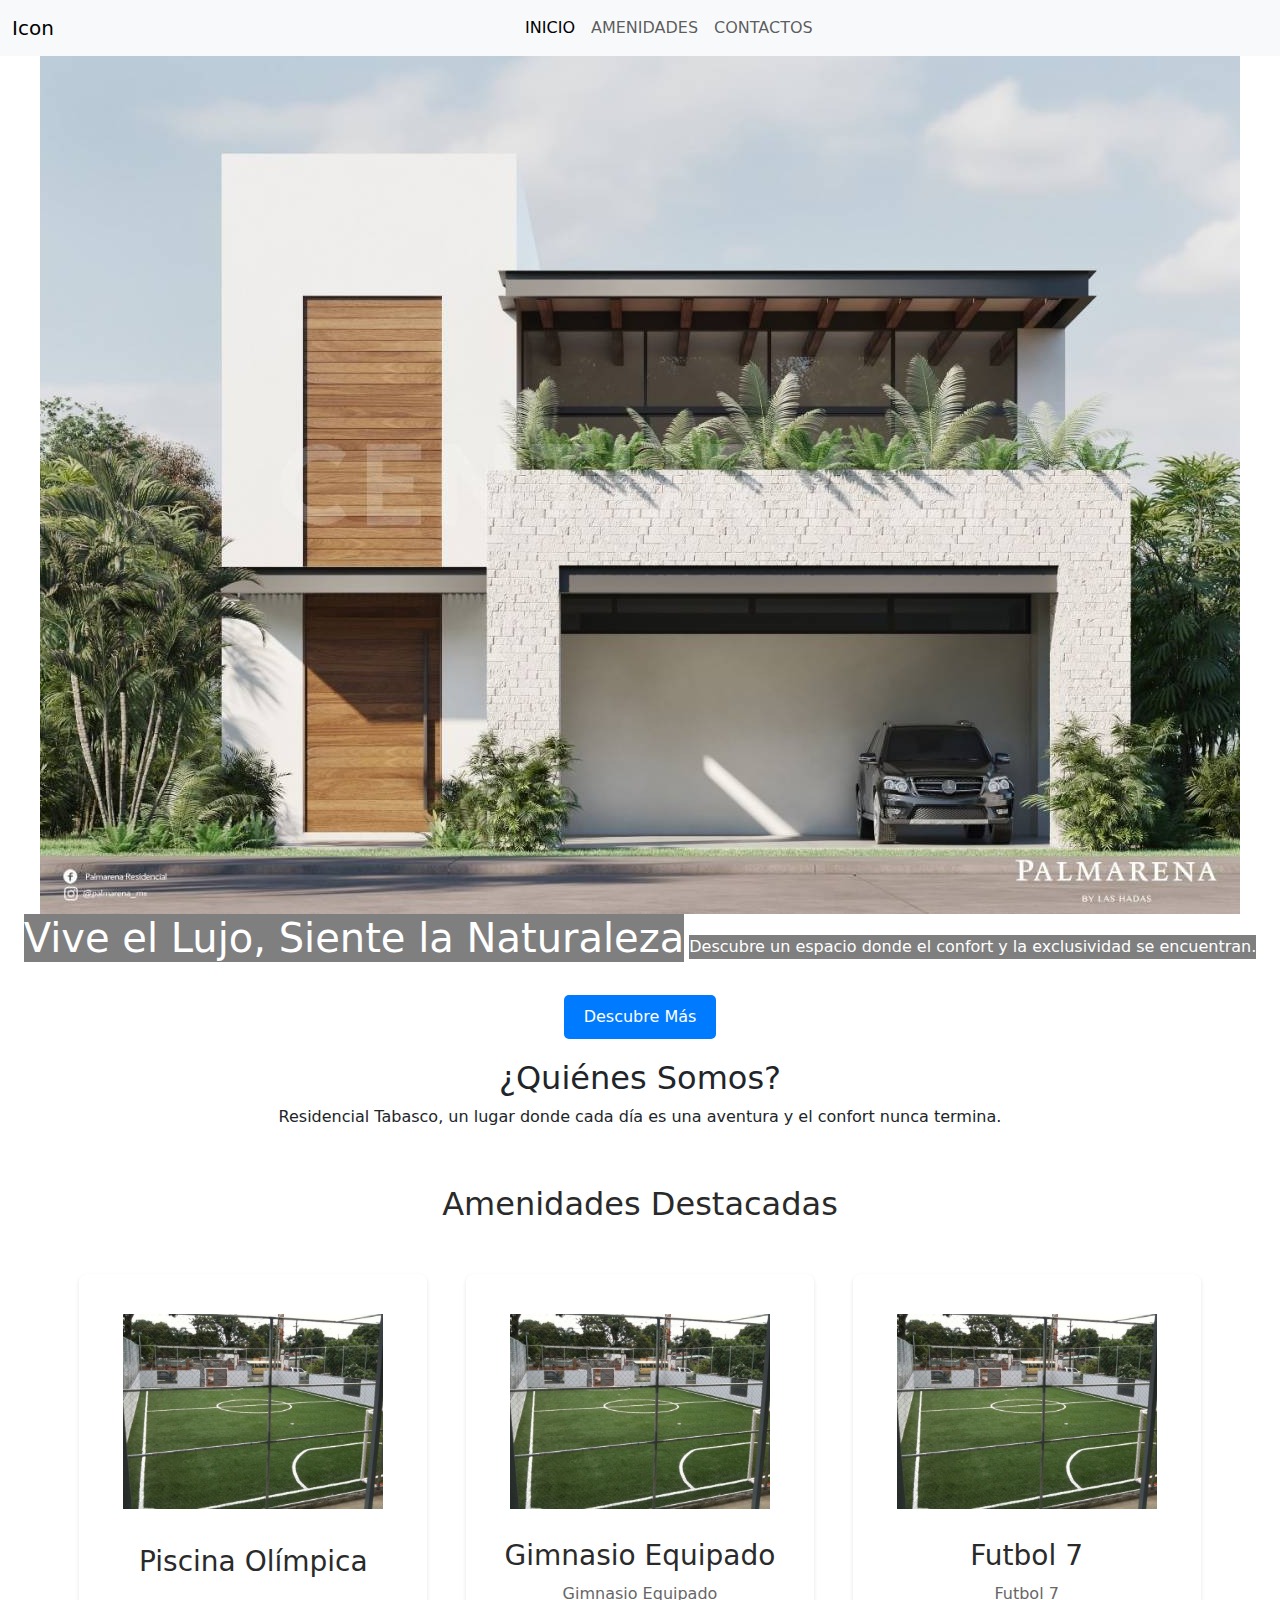
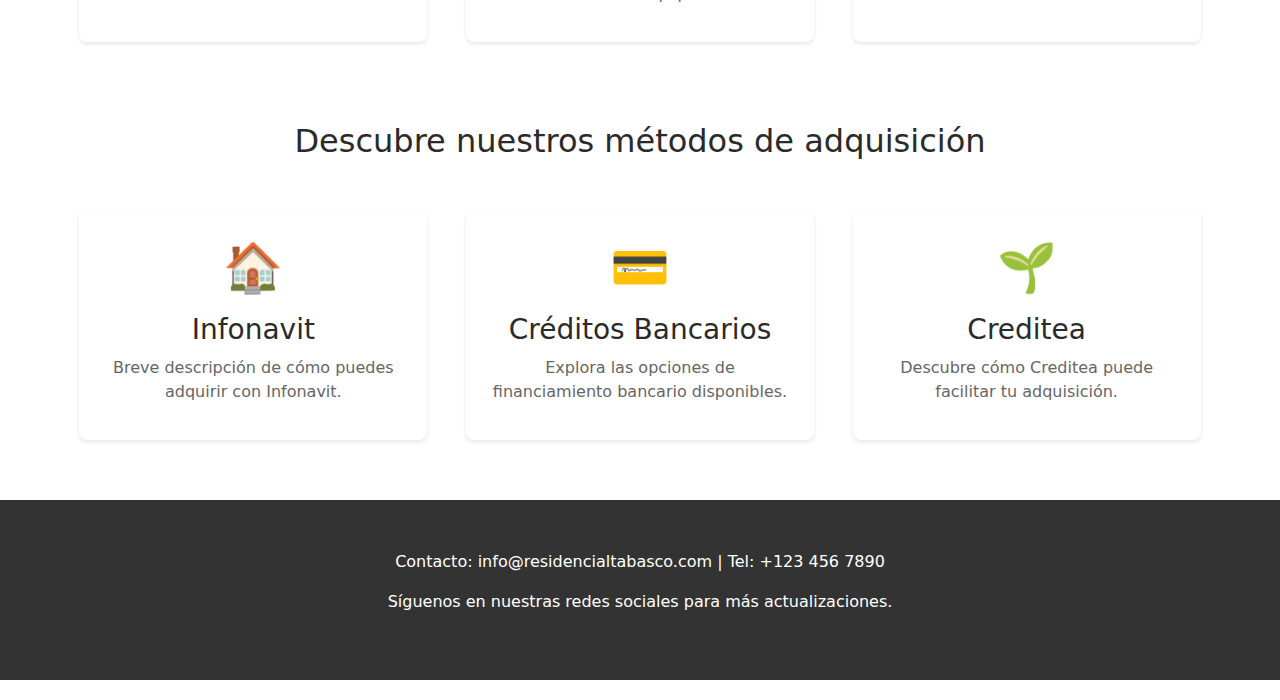
==== index.html @ c567b044 "first commit" ====
<!DOCTYPE html>
<html lang="en">
<head>
    <meta charset="UTF-8">
    <meta name="viewport" content="width=device-width, initial-scale=1.0">
    <title>Residencial Tabasco</title>
    <link rel="stylesheet" href="/styles/styles.css">
    <link href="https://cdn.jsdelivr.net/npm/bootstrap@5.3.3/dist/css/bootstrap.min.css" rel="stylesheet" integrity="sha384-QWTKZyjpPEjISv5WaRU9OFeRpok6YctnYmDr5pNlyT2bRjXh0JMhjY6hW+ALEwIH" crossorigin="anonymous">
    <script src="https://code.jquery.com/jquery-3.3.1.slim.min.js"></script>
    <script src="https://cdnjs.cloudflare.com/ajax/libs/popper.js/1.14.7/umd/popper.min.js"></script>
    <script src="https://stackpath.bootstrapcdn.com/bootstrap/4.3.1/js/bootstrap.min.js"></script>
</head>
<body>
    <header class="main-header">
        <nav class="navbar navbar-expand-lg bg-body-tertiary">
            <div class="container-fluid">
              <a class="navbar-brand" href="/index.html">Icon</a>
              <button class="navbar-toggler" type="button" data-bs-toggle="collapse" data-bs-target="#navbarNavAltMarkup" aria-controls="navbarNavAltMarkup" aria-expanded="false" aria-label="Toggle navigation">
                <span class="navbar-toggler-icon"></span>
              </button>
              <div class="collapse navbar-collapse justify-content-center" id="navbarNavAltMarkup">
                <div class="navbar-nav justify-content-center">
                  <a class="nav-link active" href="/index.html">INICIO</a>
                  <a class="nav-link" href="/amenidades.html">AMENIDADES</a>
                  <a class="nav-link" href="/contacts.html">CONTACTOS</a>
                </div>
              </div>
            </div>
          </nav>
          <img src="/img/1.jpg" alt="Vista de Residencial Las Palmas" class="banner-image">
    <h1>Vive el Lujo, Siente la Naturaleza</h1>
    <p>Descubre un espacio donde el confort y la exclusividad se encuentran.</p>
    <a href="#discover" class="cta-button">Descubre Más</a>
    </header>

    <section class="about">
      <h2>¿Quiénes Somos?</h2>
      <p>Residencial Tabasco, un lugar donde cada día es una aventura y el confort nunca termina.</p>
  </section>

  <div class="amenities-section">
    <h2 class="amenities-header">Amenidades Destacadas</h2>
    <div class="amenities-group">
        <div class="amenity">
            <img src="/img/amenidades/FUTBOL 7.jpeg" alt="">
            <p></p>
            <h3>Piscina Olímpica</h3>
        </div>
        <div class="amenity">
          <img src="/img/amenidades/FUTBOL 7.jpeg" alt="">
          <h3>Gimnasio Equipado</h3>
          <p>Gimnasio Equipado</p>
      </div>
       <div class="amenity">
        <img src="/img/amenidades/FUTBOL 7.jpeg" alt="">
        <h3>Futbol 7</h3>
        <p>Futbol 7</p>
       </div>
    </div>
</div>

  <div class="amenities-section">
    <h2 class="amenities-header">Descubre nuestros métodos de adquisición</h2>
    <div class="amenities-group">
        <div class="amenity">
            <span class="icon">🏠</span> <!-- Placeholder para un icono real -->
            <h3>Infonavit</h3>
            <p>Breve descripción de cómo puedes adquirir con Infonavit.</p>
        </div>
        <div class="amenity">
            <span class="icon">💳</span> <!-- Placeholder para un icono real -->
            <h3>Créditos Bancarios</h3>
            <p>Explora las opciones de financiamiento bancario disponibles.</p>
        </div>
        <div href="#" class="amenity">
            <span class="icon">🌱</span> <!-- Placeholder para un icono real -->
            <h3>Creditea</h3>
            <p>Descubre cómo Creditea puede facilitar tu adquisición.</p>
        </div>
    </div>
</div>



  
  <footer class="contact-info">
      <p>Contacto: info@residencialtabasco.com | Tel: +123 456 7890</p>
      <p>Síguenos en nuestras redes sociales para más actualizaciones.</p>
  </footer>
</body>
</html>
---- styles/styles.css ----
body {
    font-family: Arial, sans-serif;
    margin: 0;
    padding: 0;
    background-color: #87CEEB;
}

.amenities-section {
    max-width: 1200px;
    margin: 0px auto;
    padding: 20px;
}

.amenities-header {
    text-align: center;
    margin-bottom: 30px;
}

.amenities-section p {
    text-align: center;
}

.amenities-group {
    display: flex;
    justify-content: space-around; 
    margin-bottom: 20px; 
}

.amenities-section {
    max-width: 1200px;
    margin: 0 auto;
    padding: 20px;
    text-align: center;
}

.amenities-header {
    margin-bottom: 30px;
    color: #2a2a2a;
}

.amenities-group {
    display: flex;
    justify-content: space-around;
    flex-wrap: wrap; /* Asegura responsividad */
}

.amenity {
    background-color: #ffffff;
    border-radius: 8px;
    box-shadow: 0 2px 4px rgba(0,0,0,0.1);
    padding: 20px;
    margin: 10px;
    width: 30%;
    transition: transform 0.3s ease, box-shadow 0.3s ease; /* Suaviza la transición */
}

.amenity:hover {
    transform: translateY(-5px);
    box-shadow: 0 4px 8px rgba(0,0,0,0.2);
}

.icon {
    font-size: 48px; /* Ajusta esto según el tamaño de tus iconos */
    margin-bottom: 10px;
}

.amenity h3 {
    margin: 10px 0;
}

.amenity p {
    color: #666;
}

.amenity {
    background-color: #ffffff;
    margin: 10px;
    border-radius: 8px;
    box-shadow: 0 2px 4px rgba(0,0,0,0.1);
    text-align: center;
    width: 30%;
}

.amenity h3 {
    color: #2a2a2a;
}

.amenity p {
    color: #666666;
}

.amenity {
    margin: 20px 0;
}

.amenity img {
    width: 300px;
    height: auto;
    padding: 20px;
}

.main-header {
    text-align: center;
    color: white;
    background-image: url('banner.jpg');
    background-size: cover;
}

.main-header h1, .main-header p {
    background-color: rgba(0,0,0,0.5);
    display: inline-block;
}

.cta-button {
    display: inline-block;
    background-color: #007bff;
    color: white;
    padding: 10px 20px;
    text-decoration: none;
    border-radius: 5px;
    margin-top: 20px;
}

.about, .featured-amenities, .testimonials, .gallery {
    padding: 20px;
    text-align: center;
}

.gallery img {
    margin: 10px;
    width: calc(33% - 20px);
    height: auto;
}

#contact {
    text-align: center;
    padding: 20px;
}

.contact-info, .contact-form, .map {
    margin-bottom: 20px;
}

input[type=text], input[type=email], textarea {
    width: 100%;
    padding: 12px 20px;
    margin: 8px 0;
    display: inline-block;
    border: 1px solid #ccc;
    border-radius: 4px;
    box-sizing: border-box;
}

button[type=submit] {
    background-color: #4CAF50;
    color: white;
    padding: 14px 20px;
    margin: 8px 0;
    border: none;
    border-radius: 4px;
    cursor: pointer;
}

button[type=submit]:hover {
    background-color: #45a049;
}


footer {
    background-color: #333;
    color: white;
    text-align: center;
    padding: 50px;
}
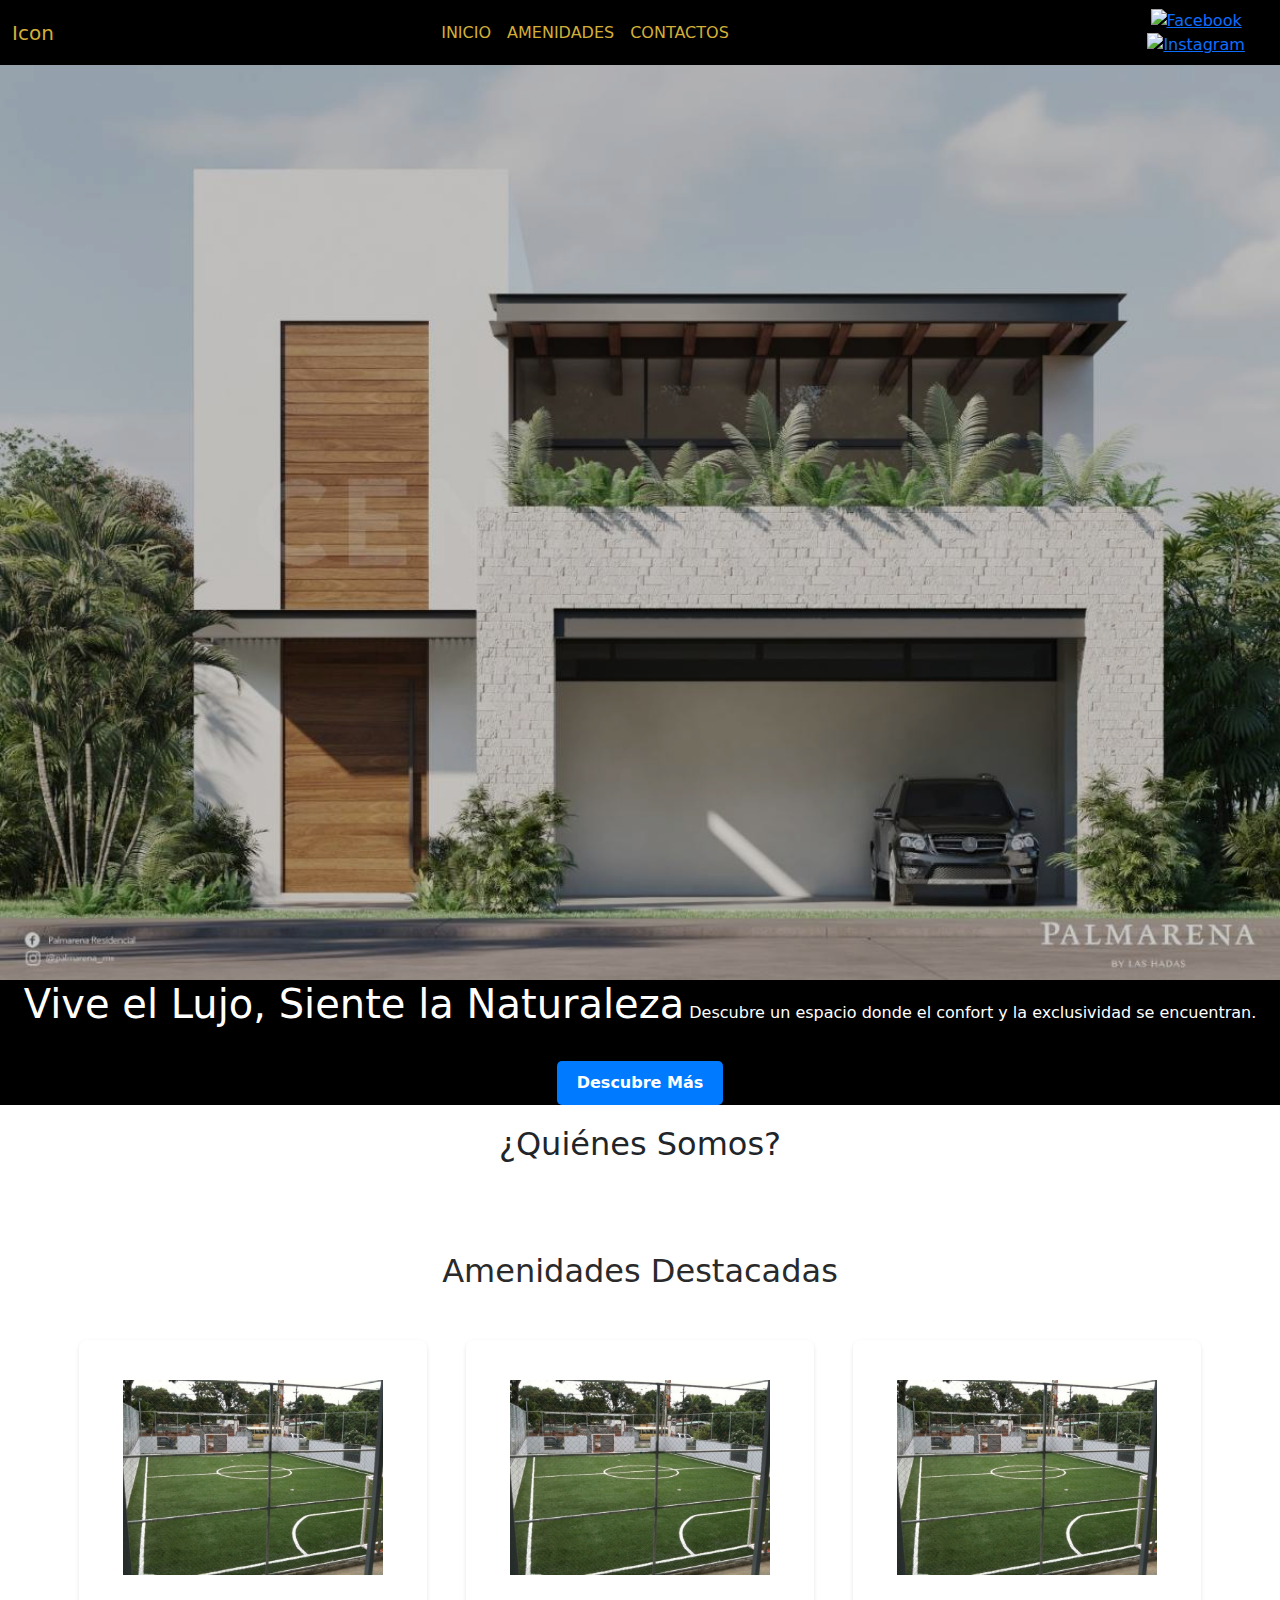
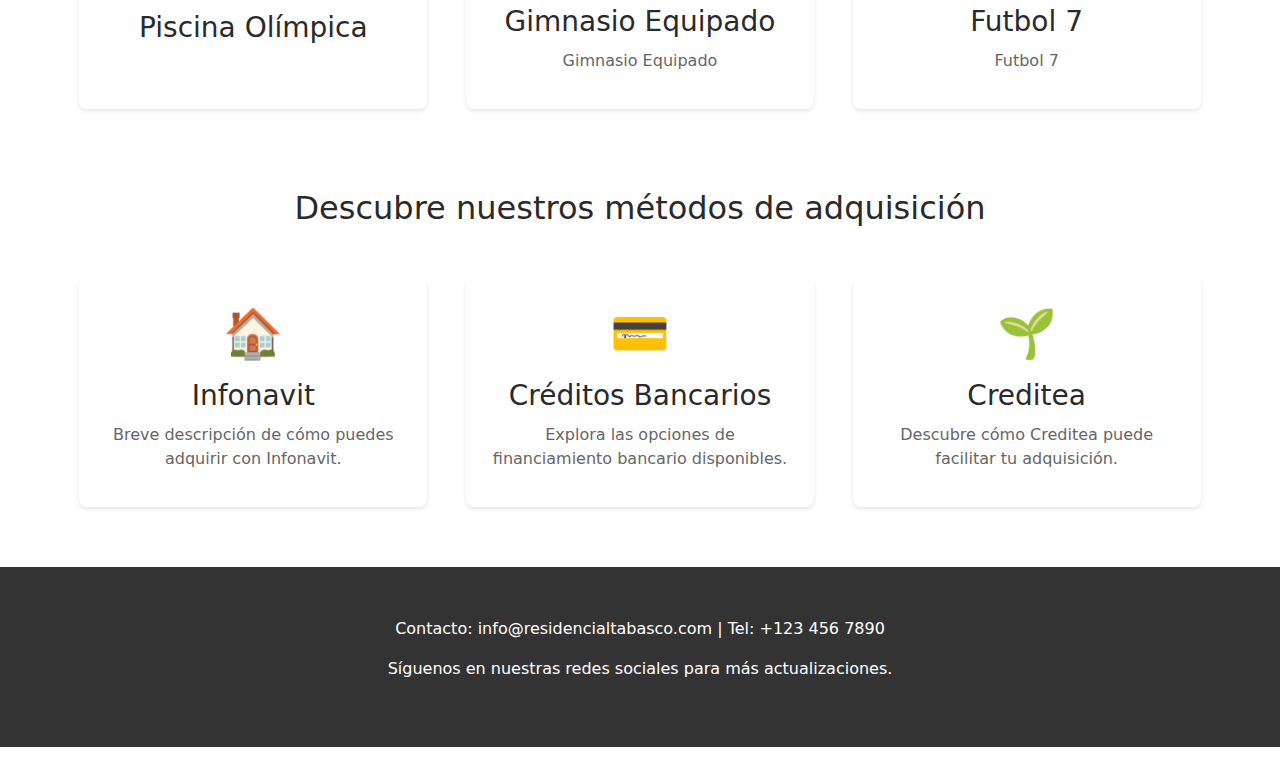
==== commit 15a16433: "design config" ====
--- a/index.html
+++ b/index.html
@@ -12,7 +12,7 @@
 </head>
 <body>
     <header class="main-header">
-        <nav class="navbar navbar-expand-lg bg-body-tertiary">
+        <nav class="navbar navbar-expand-lg">
             <div class="container-fluid">
               <a class="navbar-brand" href="/index.html">Icon</a>
               <button class="navbar-toggler" type="button" data-bs-toggle="collapse" data-bs-target="#navbarNavAltMarkup" aria-controls="navbarNavAltMarkup" aria-expanded="false" aria-label="Toggle navigation">
@@ -26,11 +26,16 @@
                 </div>
               </div>
             </div>
+
+            <div class="social-icons">
+              <a href="https://www.facebook.com/profile.php?id=61557290314597&mibextid=YMEMSu"><img src="" alt="Facebook"></a>
+              <a href="https://www.instagram.com/residencialtabasco?igsh=Mjh6eGlvdXYxZDkx&utm_source=qr"><img src="" alt="Instagram"></a>
+            </div>
           </nav>
           <img src="/img/1.jpg" alt="Vista de Residencial Las Palmas" class="banner-image">
-    <h1>Vive el Lujo, Siente la Naturaleza</h1>
-    <p>Descubre un espacio donde el confort y la exclusividad se encuentran.</p>
-    <a href="#discover" class="cta-button">Descubre Más</a>
+         <h1>Vive el Lujo, Siente la Naturaleza</h1>
+         <p>Descubre un espacio donde el confort y la exclusividad se encuentran.</p>
+        <a href="#discover" class="cta-button">Descubre Más</a>
     </header>
 
     <section class="about">
--- a/styles/styles.css
+++ b/styles/styles.css
@@ -3,6 +3,41 @@
     margin: 0;
     padding: 0;
     background-color: #87CEEB;
+}
+
+.main-header {
+    background-color: #000;
+    color: #fff;
+    text-align: center;
+   
+}
+
+.navbar-brand, .nav-link {
+    color: #d4af37 !important;
+}
+
+
+.banner-image {
+    width: 100%;
+    height: auto;
+    opacity: 0.8;
+}
+
+h1, h2 {
+    color: #d4af37;
+}
+
+p {
+    color: #ffffff;
+}
+
+.cta-button {
+    background-color: #d4af37;
+    color: #000;
+    padding: 10px 20px;
+    text-decoration: none;
+    border-radius: 5px;
+    font-weight: bold;
 }
 
 .amenities-section {
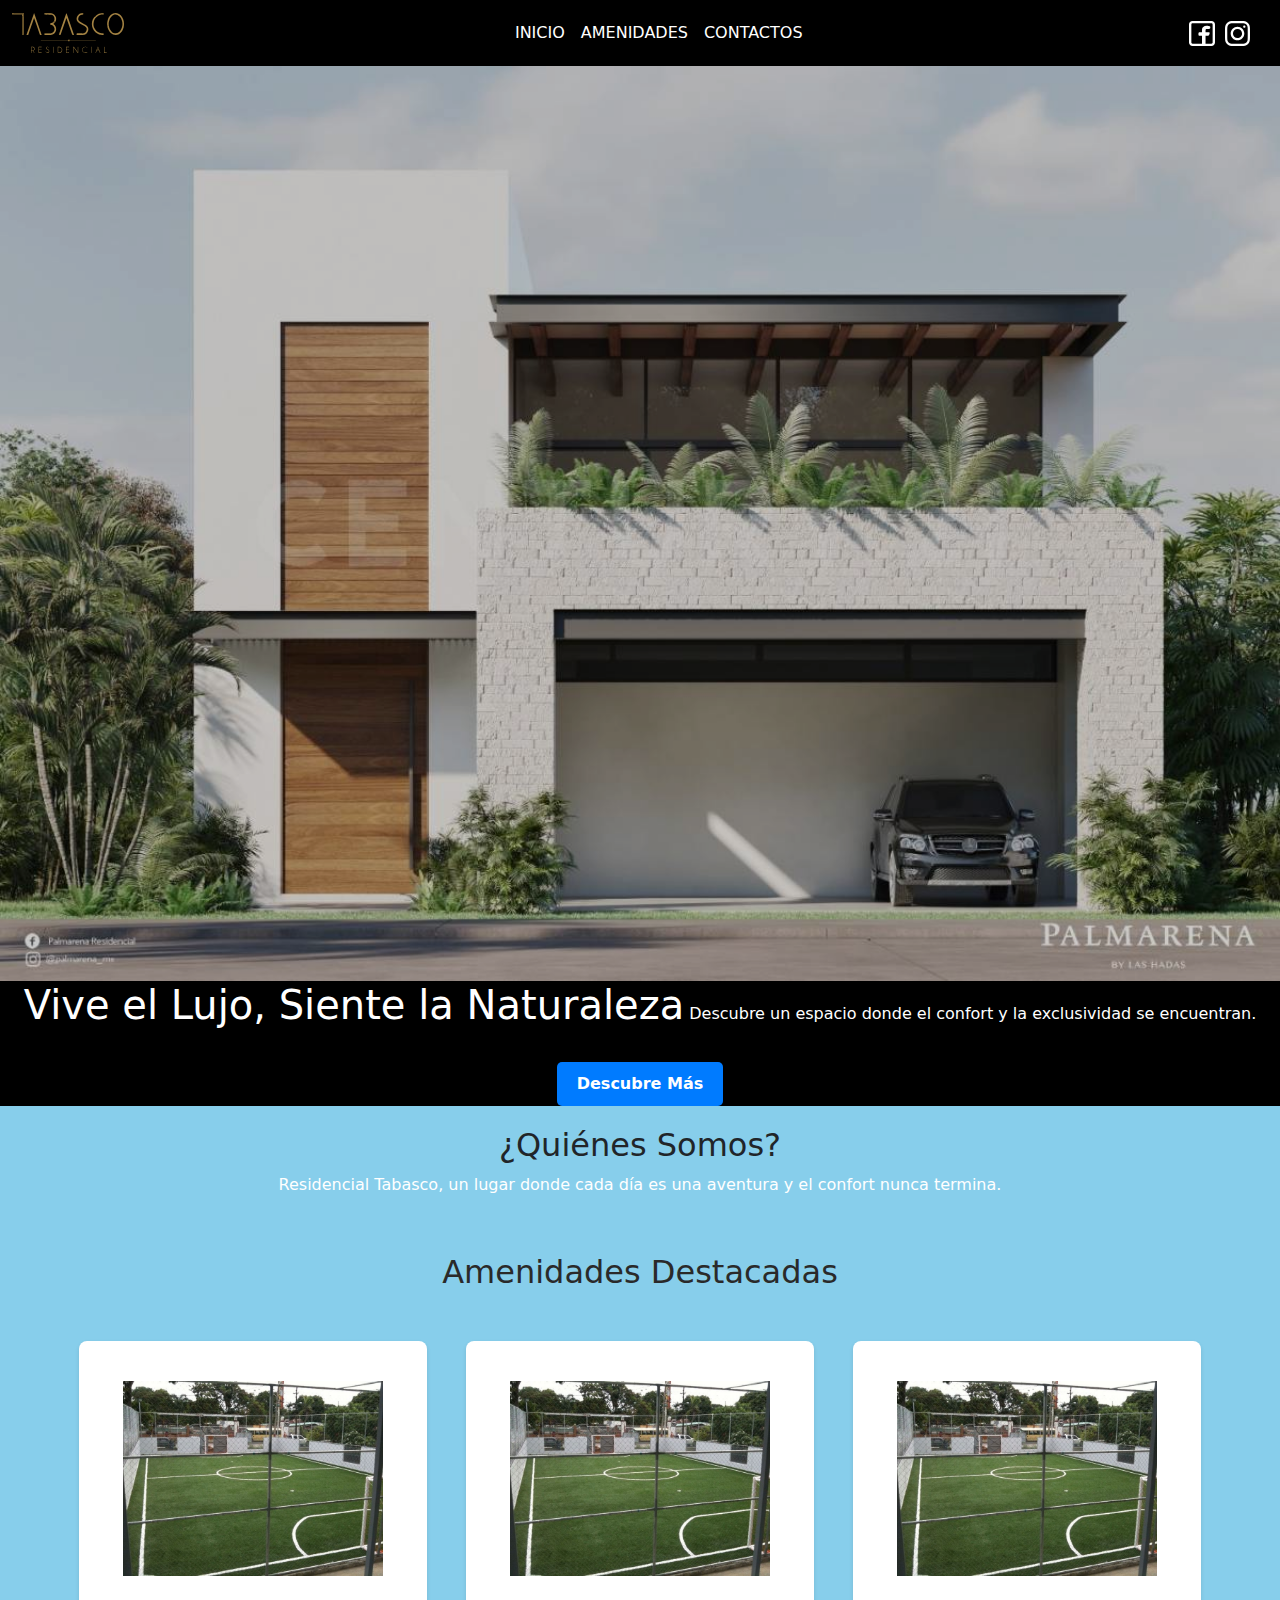
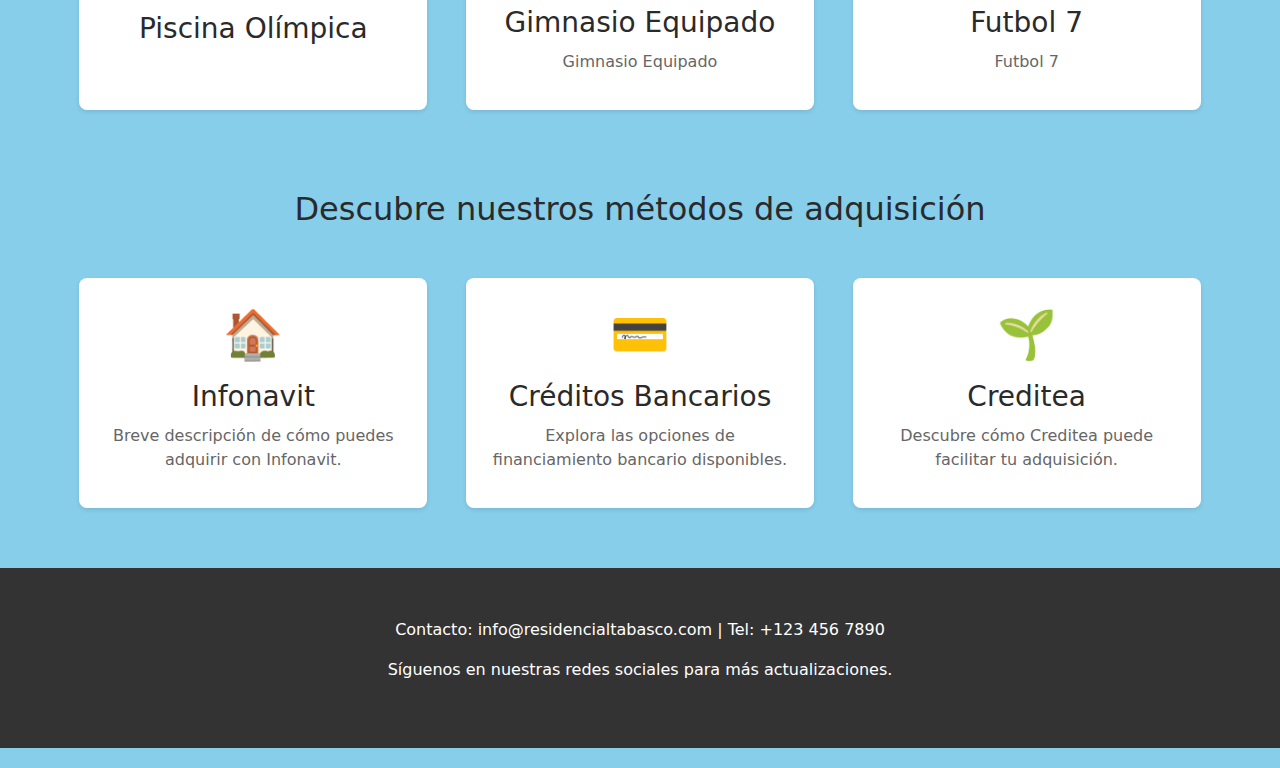
==== commit 0b09a51c: "nav-config" ====
--- a/index.html
+++ b/index.html
@@ -14,7 +14,9 @@
     <header class="main-header">
         <nav class="navbar navbar-expand-lg">
             <div class="container-fluid">
-              <a class="navbar-brand" href="/index.html">Icon</a>
+              <a class="navbar-brand" href="/index.html">
+                <img src="/img/icon-logo.svg" alt="Logo" height=40px">
+              </a>
               <button class="navbar-toggler" type="button" data-bs-toggle="collapse" data-bs-target="#navbarNavAltMarkup" aria-controls="navbarNavAltMarkup" aria-expanded="false" aria-label="Toggle navigation">
                 <span class="navbar-toggler-icon"></span>
               </button>
@@ -28,10 +30,11 @@
             </div>
 
             <div class="social-icons">
-              <a href="https://www.facebook.com/profile.php?id=61557290314597&mibextid=YMEMSu"><img src="" alt="Facebook"></a>
-              <a href="https://www.instagram.com/residencialtabasco?igsh=Mjh6eGlvdXYxZDkx&utm_source=qr"><img src="" alt="Instagram"></a>
+              <a href="https://www.facebook.com/profile.php?id=61557290314597&mibextid=YMEMSu"><img src="/img/facebook-icon-footer.svg" alt="Facebook" height="25px"></a>
+              <a href="https://www.instagram.com/residencialtabasco?igsh=Mjh6eGlvdXYxZDkx&utm_source=qr"><img src="/img/instagram-icon-footer.svg" alt="Instagram" height="25px"></a>
             </div>
           </nav>
+
           <img src="/img/1.jpg" alt="Vista de Residencial Las Palmas" class="banner-image">
          <h1>Vive el Lujo, Siente la Naturaleza</h1>
          <p>Descubre un espacio donde el confort y la exclusividad se encuentran.</p>
--- a/styles/styles.css
+++ b/styles/styles.css
@@ -2,7 +2,7 @@
     font-family: Arial, sans-serif;
     margin: 0;
     padding: 0;
-    background-color: #87CEEB;
+    background-color: #87CEEB !important;
 }
 
 .main-header {
@@ -13,7 +13,7 @@
 }
 
 .navbar-brand, .nav-link {
-    color: #d4af37 !important;
+    color: #ffffff !important;
 }
 
 
@@ -21,6 +21,12 @@
     width: 100%;
     height: auto;
     opacity: 0.8;
+}
+
+.social-icons {
+    display: flex;
+    gap: 10px;
+    padding-right: 30px;
 }
 
 h1, h2 {
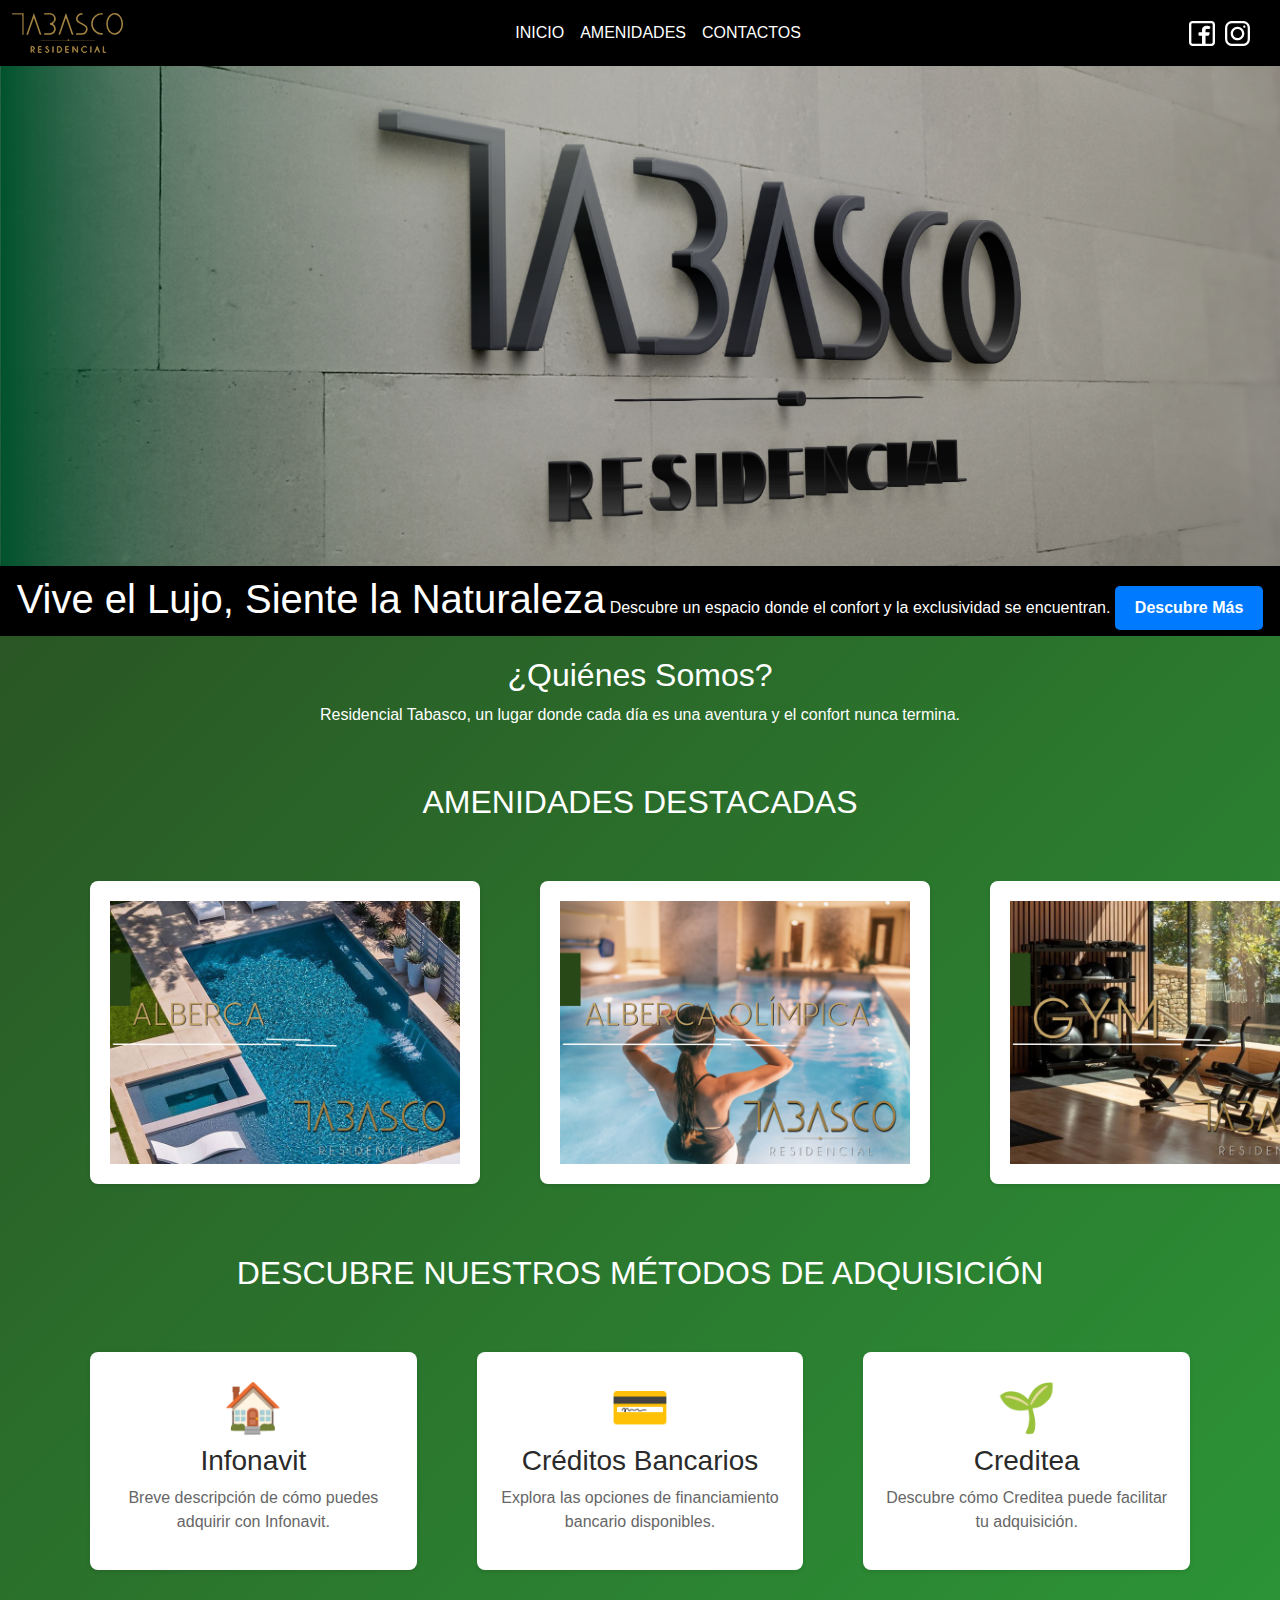
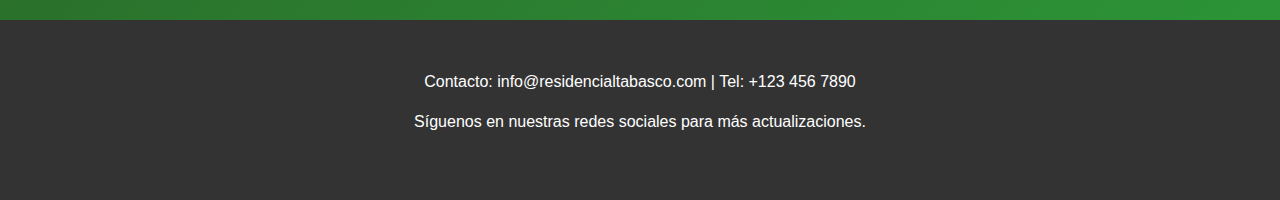
==== commit 634731b7: "edit design" ====
--- a/index.html
+++ b/index.html
@@ -6,6 +6,9 @@
     <title>Residencial Tabasco</title>
     <link rel="stylesheet" href="/styles/styles.css">
     <link href="https://cdn.jsdelivr.net/npm/bootstrap@5.3.3/dist/css/bootstrap.min.css" rel="stylesheet" integrity="sha384-QWTKZyjpPEjISv5WaRU9OFeRpok6YctnYmDr5pNlyT2bRjXh0JMhjY6hW+ALEwIH" crossorigin="anonymous">
+    <link rel="preconnect" href="https://fonts.googleapis.com">
+    <link rel="preconnect" href="https://fonts.gstatic.com" crossorigin>
+    <link href="https://fonts.googleapis.com/css2?family=Montserrat:ital,wght@0,100..900;1,100..900&display=swap" rel="stylesheet">
     <script src="https://code.jquery.com/jquery-3.3.1.slim.min.js"></script>
     <script src="https://cdnjs.cloudflare.com/ajax/libs/popper.js/1.14.7/umd/popper.min.js"></script>
     <script src="https://stackpath.bootstrapcdn.com/bootstrap/4.3.1/js/bootstrap.min.js"></script>
@@ -35,7 +38,7 @@
             </div>
           </nav>
 
-          <img src="/img/1.jpg" alt="Vista de Residencial Las Palmas" class="banner-image">
+          <img src="/img/BANNERS-20240320T042857Z-001/BANNERS/1.png" alt="Vista de Residencial Las Palmas" class="banner-image">
          <h1>Vive el Lujo, Siente la Naturaleza</h1>
          <p>Descubre un espacio donde el confort y la exclusividad se encuentran.</p>
         <a href="#discover" class="cta-button">Descubre Más</a>
@@ -47,28 +50,22 @@
   </section>
 
   <div class="amenities-section">
-    <h2 class="amenities-header">Amenidades Destacadas</h2>
+    <h2 class="amenities-header">AMENIDADES DESTACADAS</h2>
     <div class="amenities-group">
         <div class="amenity">
-            <img src="/img/amenidades/FUTBOL 7.jpeg" alt="">
-            <p></p>
-            <h3>Piscina Olímpica</h3>
+            <img src="/img/amenidades/3.png" alt="">
         </div>
         <div class="amenity">
-          <img src="/img/amenidades/FUTBOL 7.jpeg" alt="">
-          <h3>Gimnasio Equipado</h3>
-          <p>Gimnasio Equipado</p>
+          <img src="/img/amenidades/5.png" alt="">
       </div>
        <div class="amenity">
-        <img src="/img/amenidades/FUTBOL 7.jpeg" alt="">
-        <h3>Futbol 7</h3>
-        <p>Futbol 7</p>
+        <img src="/img/amenidades/1.png" alt="">
        </div>
     </div>
 </div>
 
   <div class="amenities-section">
-    <h2 class="amenities-header">Descubre nuestros métodos de adquisición</h2>
+    <h2 class="amenities-header">DESCUBRE NUESTROS MÉTODOS DE ADQUISICIÓN</h2>
     <div class="amenities-group">
         <div class="amenity">
             <span class="icon">🏠</span> <!-- Placeholder para un icono real -->
--- a/styles/styles.css
+++ b/styles/styles.css
@@ -1,21 +1,22 @@
+* {
+    font-family: "Monserrat", sans-serif;
+}
+
 body {
-    font-family: Arial, sans-serif;
     margin: 0;
     padding: 0;
-    background-color: #87CEEB !important;
+    background-image: linear-gradient(135deg, #294920 5%, #2c9537 95%);
 }
 
 .main-header {
     background-color: #000;
     color: #fff;
     text-align: center;
-   
 }
 
 .navbar-brand, .nav-link {
     color: #ffffff !important;
 }
-
 
 .banner-image {
     width: 100%;
@@ -29,42 +30,63 @@
     padding-right: 30px;
 }
 
-h1, h2 {
-    color: #d4af37;
-}
-
 p {
     color: #ffffff;
+}
+
+.about  {
+    color: white;
 }
 
 .cta-button {
     background-color: #d4af37;
-    color: #000;
+    color: #ffffff;
     padding: 10px 20px;
     text-decoration: none;
     border-radius: 5px;
     font-weight: bold;
 }
 
-.amenities-section {
-    max-width: 1200px;
-    margin: 0px auto;
-    padding: 20px;
-}
-
-.amenities-header {
-    text-align: center;
+.gallery-section {
+    max-width: 1200px;
+    margin: 0 auto;
+    padding: 20px;
+    text-align: center;
+}
+
+.gallery-header {
     margin-bottom: 30px;
-}
-
-.amenities-section p {
-    text-align: center;
-}
-
-.amenities-group {
-    display: flex;
-    justify-content: space-around; 
-    margin-bottom: 20px; 
+    color: #fcfcfc;
+}
+
+.comiunities-group {
+    max-width: 1200px;
+    margin: 0 auto;
+    padding: 20px;
+    gap: 40px;
+    text-align: center;
+    justify-content: space-around;
+    display: flex;
+}
+
+.comiunitie {
+    background-color: #ffffff;
+    border-radius: 8px;
+    box-shadow: 0 2px 4px rgba(0,0,0,0.1);
+    padding: 20px;
+    margin: 10px;
+    width: 40%;
+    transition: transform 0.3s ease, box-shadow 0.3s ease; /* Suaviza la transición */
+}
+
+.comiunitie:hover {
+    transform: translateY(-5px);
+    box-shadow: 0 4px 8px rgba(255, 255, 255, 0.2);
+}
+
+.comiunitie img {
+    width: 350px;
+    text-align: center;
 }
 
 .amenities-section {
@@ -76,13 +98,17 @@
 
 .amenities-header {
     margin-bottom: 30px;
-    color: #2a2a2a;
+    color: #ffffff;
 }
 
 .amenities-group {
-    display: flex;
+    max-width: 1200px;
+    margin: 0 auto;
+    padding: 20px;
+    gap: 40px;
+    text-align: center;
     justify-content: space-around;
-    flex-wrap: wrap; /* Asegura responsividad */
+    display: flex;
 }
 
 .amenity {
@@ -91,7 +117,7 @@
     box-shadow: 0 2px 4px rgba(0,0,0,0.1);
     padding: 20px;
     margin: 10px;
-    width: 30%;
+    width: 40%;
     transition: transform 0.3s ease, box-shadow 0.3s ease; /* Suaviza la transición */
 }
 
@@ -105,21 +131,8 @@
     margin-bottom: 10px;
 }
 
-.amenity h3 {
-    margin: 10px 0;
-}
-
 .amenity p {
-    color: #666;
-}
-
-.amenity {
-    background-color: #ffffff;
-    margin: 10px;
-    border-radius: 8px;
-    box-shadow: 0 2px 4px rgba(0,0,0,0.1);
-    text-align: center;
-    width: 30%;
+    color: #ffffff;
 }
 
 .amenity h3 {
@@ -130,14 +143,9 @@
     color: #666666;
 }
 
-.amenity {
-    margin: 20px 0;
-}
-
 .amenity img {
-    width: 300px;
+    width: 350px;
     height: auto;
-    padding: 20px;
 }
 
 .main-header {
@@ -173,39 +181,50 @@
     height: auto;
 }
 
-#contact {
-    text-align: center;
-    padding: 20px;
-}
-
-.contact-info, .contact-form, .map {
-    margin-bottom: 20px;
-}
-
-input[type=text], input[type=email], textarea {
-    width: 100%;
-    padding: 12px 20px;
-    margin: 8px 0;
-    display: inline-block;
-    border: 1px solid #ccc;
-    border-radius: 4px;
-    box-sizing: border-box;
-}
-
-button[type=submit] {
-    background-color: #4CAF50;
-    color: white;
-    padding: 14px 20px;
-    margin: 8px 0;
-    border: none;
-    border-radius: 4px;
-    cursor: pointer;
-}
-
-button[type=submit]:hover {
-    background-color: #45a049;
-}
-
+#contact .contact-container {
+    display: flex;
+    flex-direction: row; /* Alinea los elementos horizontalmente */
+    align-items: flex-start; /* Alinea los elementos al inicio de su contenedor */
+    flex-wrap: wrap; /* Permite que los elementos se ajusten en pantallas pequeñas */
+    gap: 20px; /* Espacio entre el mapa y la información de contacto */
+}
+
+.map-edit iframe {
+    width: 902px; /* Ancho específico para el mapa */
+    height: 896px; /* Altura específica para el mapa */
+}
+
+.contact-inf, .contact-form {
+    width: calc(100% - 902px - 20px); /* Calcula el ancho restante descontando el ancho del mapa y el gap */
+    display: flex;
+    flex-direction: column; /* Organiza el contenido de contacto en una columna */
+    text-align: center;
+    gap: 20px;
+}
+
+.social-links-container {
+    display: flex;
+    flex: row;
+    justify-content: center;
+}
+
+.social-links {
+    display: flex;
+    gap: 40px;
+    padding: 40px;
+}
+
+.contact-inf {
+    padding: 5%;
+}
+
+.contact-inf h2 {
+    color: white;
+}
+
+.contact-inf p {
+    color: #ffffff;
+}
 
 footer {
     background-color: #333;
@@ -213,3 +232,7 @@
     text-align: center;
     padding: 50px;
 }
+
+footer p {
+    color: white;
+}